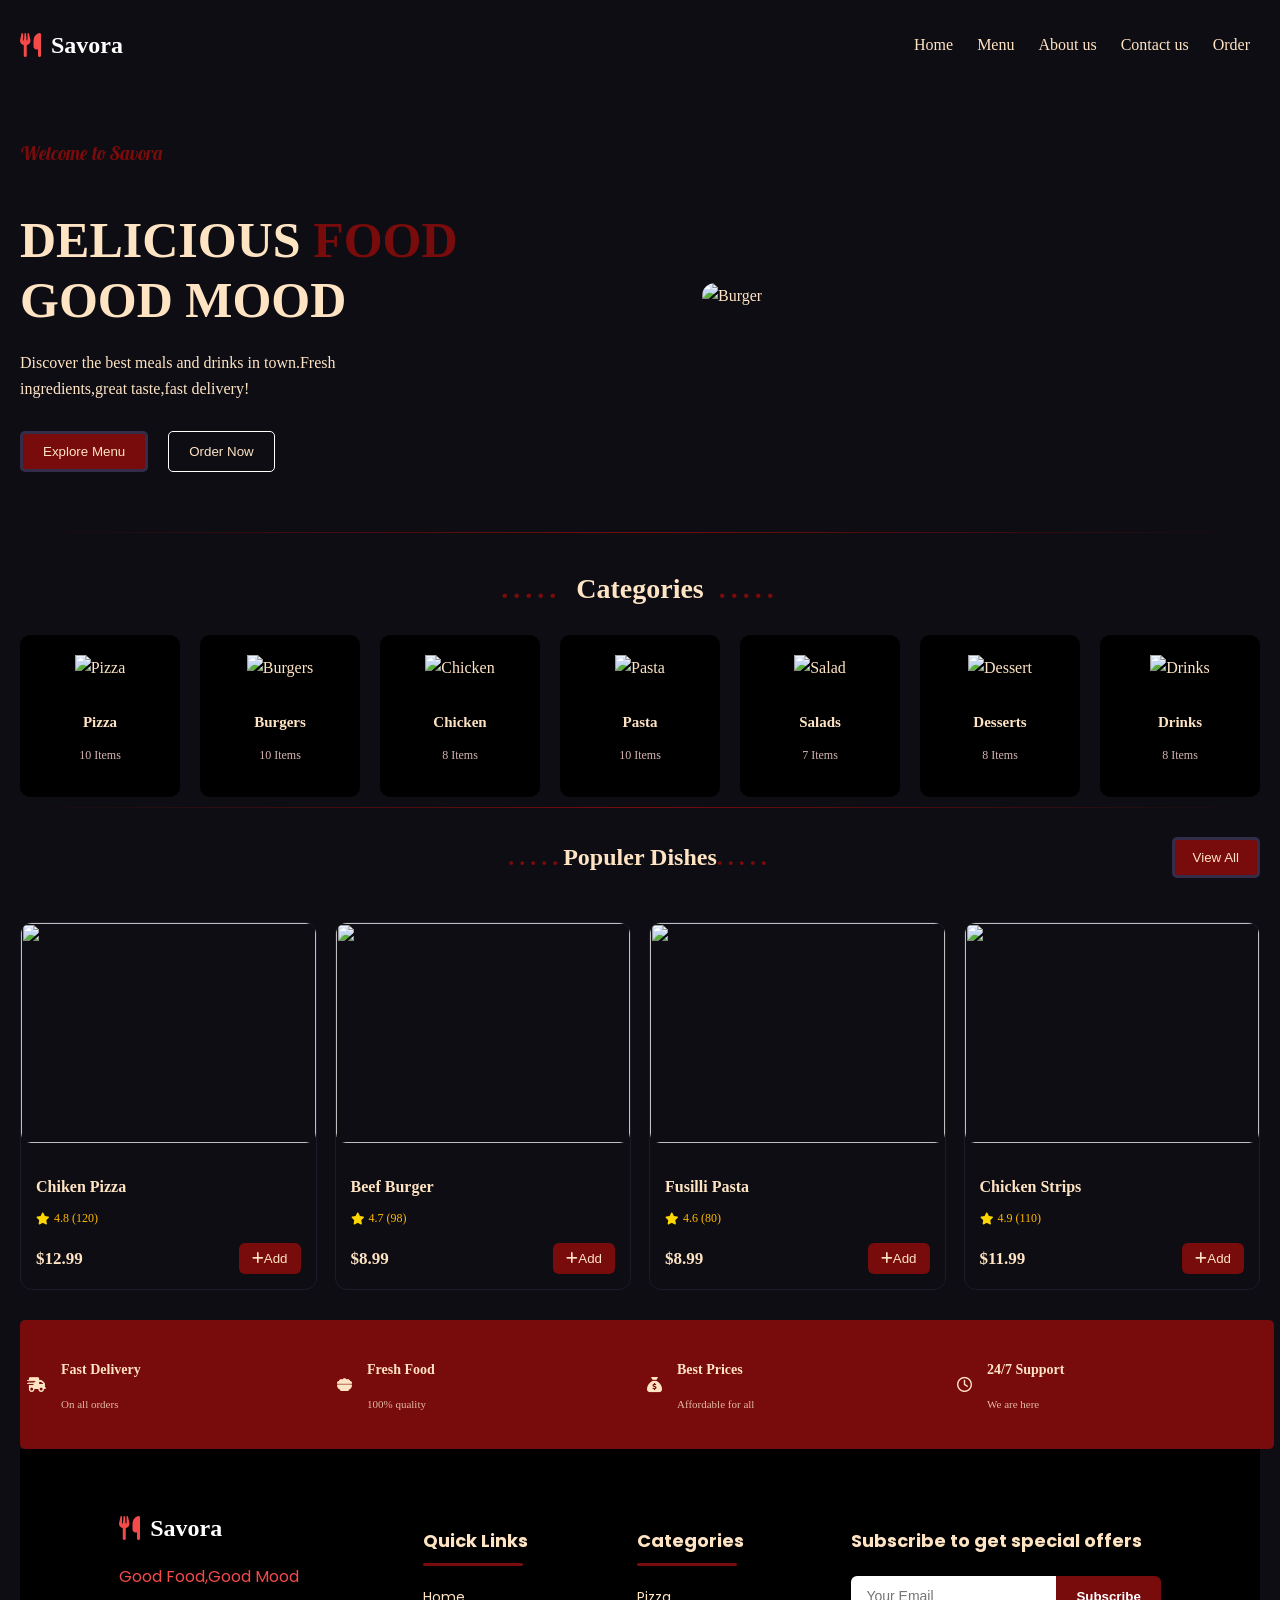
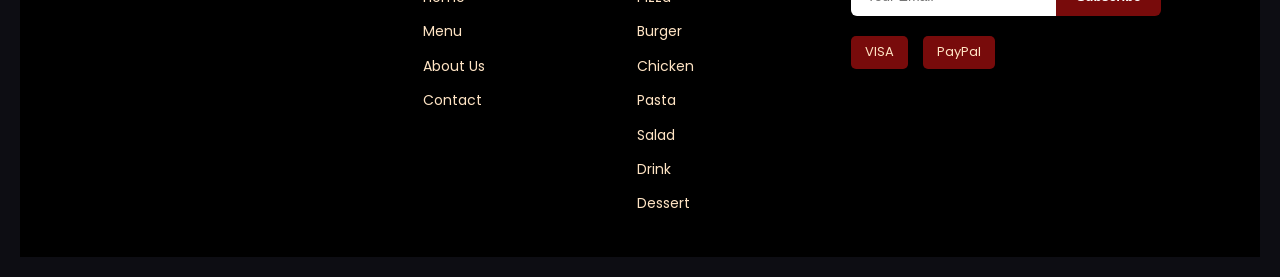
==== index.html @ 5682466e "Add files via upload" ====
<!DOCTYPE html>
<html lang="en">

<head>
    <meta charset="UTF-8">
    <meta name="viewport" content="width=device-width, initial-scale=1.0">
    <title>Savora</title>
    <link rel="preconnect" href="https://fonts.googleapis.com">
    <link rel="preconnect" href="https://fonts.gstatic.com" crossorigin>
    <link href="https://fonts.googleapis.com/css2?family=Lobster+Two:ital,wght@0,400;0,700;1,400;1,700&display=swap"
        rel="stylesheet">
    <link rel="stylesheet"
      href="https://cdnjs.cloudflare.com/ajax/libs/font-awesome/6.7.2/css/all.min.css">
    <link rel="stylesheet" href="https://cdnjs.cloudflare.com/ajax/libs/font-awesome/6.4.0/css/all.min.css">
    <link href="https://fonts.googleapis.com/css2?family=Poppins:wght@300;400;500;600;700&display=swap" rel="stylesheet">    
    <link rel="stylesheet" href="index.css">
    <link rel="icon" href="images/burgers/photo-of-home.jpg">
</head>

<body>
    <header>
        <div class="logo">
            <i class="fa-solid fa-utensils"></i> Savora
        </div>
        <nav class="navbar">
            <ul>
                <li><a href="index.html">Home</a></li>
                <li><a href="menu.html">Menu</a></li>
                <li><a href="about-us.html">About us</a></li>
                <li><a href="contact-us.html">Contact us</a></li>
                <li><a href="order.html" class="active">Order</a></li>
            </ul>
        </nav>
    </header>
    <section class="container-hero">
        <div class="hero-content">
            <h3>Welcome to Savora</h3>
            <h1>DELICIOUS <span>FOOD</span><br> GOOD MOOD</h1>
            <P>Discover the best meals and drinks in town.Fresh ingredients,great taste,fast delivery!</P>
            <div class="hero-buttons">
                <button class="btn btn-primary"><a href="menu.html">Explore Menu</a></button>
                <button class="btn btn-outline"><a href="order.html">Order Now</a></button>
            </div>
        </div>
        <div class="hero-image">
            <img src="images/burgers/photo-of-home.jpg" alt="Burger">
        </div>
    </section>
    <div class="fade-line"></div>
    <section class="container">
        <div class="section-title">
            <h2>Categories</h2>
        </div>
        <div class="categories">
            <div class="cat-card">
                <img src="images/icons/pizza-icon.png" alt="Pizza">
                <h4>Pizza</h4>
                <p>10 Items</p>
            </div>
            <div class="cat-card">
                <img src="images/icons/burger-icon.png" alt="Burgers">
                <h4>Burgers</h4>
                <p>10 Items</p>
            </div>
            <div class="cat-card">
                <img src="images/icons/chicken-wings-icon.png" alt="Chicken">
                <h4>Chicken</h4>
                <p>8 Items</p>
            </div>
            <div class="cat-card">
                <img src="images/icons/pasta-icon.png" alt="Pasta">
                <h4>Pasta</h4>
                <p>10 Items</p>
            </div>
            <div class="cat-card">
                <img src="images/icons/salad-icon.png" alt="Salad">
                <h4>Salads</h4>
                <p>7 Items</p>
            </div>
            <div class="cat-card">
                <img src="images/icons/dessert-icon.png" alt="Dessert">
                <h4>Desserts</h4>
                <p>8 Items</p>
            </div>
            <div class="cat-card">
                <img src="images/icons/juice-icon.png" alt="Drinks">
                <h4>Drinks</h4>
                <p>8 Items</p>
            </div>
        </div>
    </section>
    <div class="fade-line"></div>
    <section class="Populer-dishes container">
        <div class="dishes-header">
            <div class="dishes-title" style="margin-bottom: 0;">
                <h2>Populer Dishes</h2>
            </div>
                <button class="btn View-btn"><a href="menu.html">View All</a></button>
        </div>
        <div class="cards">
            <div class="dish-card">
                <div class="dish-img">
                    <img src="images/pizza/chicken&ricotta-mediterranean-pizza.jpeg" alt="">
                </div>
                <div class="card-info">
                    <h3>Chiken Pizza</h3>
                    <div class="rating"><i class="fa-solid fa-star"></i><span>4.8 (120)</span></div>
                    <div class="price">
                        <strong>$12.99</strong>
                        <button><i class="fa-solid fa-plus"></i>Add</button>
                    </div>
                </div>
            </div>
            <div class="dish-card">
                <div class="dish-img">
                    <img src="images/burgers/double-beef-burger.jpeg" alt="">
                </div>
                <div class="card-info">
                    <h3>Beef Burger</h3>
                    <div class="rating"><i class="fa-solid fa-star"></i><span>4.7 (98)</span></div>
                    <div class="price">
                        <strong>$8.99</strong>
                        <button><i class="fa-solid fa-plus"></i>Add</button>
                    </div>
                </div>
            </div>
             <div class="dish-card">
                <div class="dish-img">
                    <img src="images/pasta/fusilli-tomato-pasta.jpeg" alt="">
                </div>
                <div class="card-info">
                    <h3>Fusilli Pasta</h3>
                    <div class="rating"><i class="fa-solid fa-star"></i><span>4.6 (80)</span></div>
                    <div class="price">
                        <strong>$8.99</strong>
                        <button><i class="fa-solid fa-plus"></i>Add</button>
                    </div>
                </div>
            </div>
             <div class="dish-card">
                <div class="dish-img">
                    <img src="images/chickens/chicken-strips.jpeg" alt="">
                </div>
                <div class="card-info">
                    <h3>Chicken Strips</h3>
                    <div class="rating"><i class="fa-solid fa-star"></i><span>4.9 (110)</span></div>
                    <div class="price">
                        <strong>$11.99</strong>
                        <button><i class="fa-solid fa-plus"></i>Add</button>
                    </div>
                </div>
            </div>
        </div>
    </section>
    <section class="propereties">
        <div class="properety">
            <i class="fa-solid fa-truck-fast"></i>
            <div>
                <h3>Fast Delivery</h3>
                <p>On all orders</p>
            </div>
        </div>
        <div class="properety">
            <i class="fa-solid fa-bowl-food"></i>
            <div>
                <h3>Fresh Food</h3>
                <p>100% quality</p>
            </div>
        </div>
        <div class="properety">
            <i class="fa-solid fa-sack-dollar"></i>
            <div>
                <h3>Best Prices</h3>
                <p>Affordable for all</p>
            </div>
        </div>
        <div class="properety">
            <i class="fa-regular fa-clock"></i>
            <div>
                <h3>24/7 Support</h3>
                <p>We are here</p>
            </div>
        </div>
    </section>
    <footer>
        <div class="logo-footer">
            <div class="logo">
                <i class="fa-solid fa-utensils"></i> Savora
            </div>
            <p>Good Food,Good Mood</p>
        </div>
        <div class="footer-column">
            <h3>Quick Links</h3>
            <a href="index.html">Home</a>
            <a href="menu.html">Menu</a>
            <a href="about-us.html">About Us</a>
            <a href="contact-us.html">Contact</a>
        </div>
        <div class="footer-column">
            <h3>Categories</h3>
            <a href="menu.html?category=pizza">Pizza</a>
            <a href="menu.html?category=burgers">Burger</a>
            <a href="menu.html?category=chicken">Chicken</a>
            <a href="menu.html?category=pasta">Pasta</a>
            <a href="menu.html?category=salad">Salad</a>
            <a href="menu.html?category=drink">Drink</a>
            <a href="menu.html?category=dessert">Dessert</a>
        </div>
        <div class="subscribe">
            <h3>Subscribe to get special offers</h3>
            <div class="subscribe-box">
                <input type="email" placeholder="Your Email">
                <button>Subscribe</button>
            </div>    
            <div class="payment">
                    <span>VISA</span>
                    <span>PayPal</span>
            </div>
        </div>
    </footer>
    <script src="main.js"></script>
</body>
</html>
---- index.css ----
html {
    box-sizing: border-box;
    scroll-behavior: smooth;
    font-size: 100%;
}

body {
    box-sizing: border-box;
    margin: 0;
    padding: 20px;
    font-family: Georgia, 'Times New Roman', Times, serif;
    line-height: 1.6;
    background: #0d0d13;
    color: bisque;
}

header {
    display: flex;
    justify-content: space-between;
    align-items: center;
    height: 50px;
}
.product-card img {
    width: 100%;
    height: 180px;
    object-fit: cover;
    border-radius: 8px 8px 0 0;
    display: block;
}

.logo {
  font-size: 24px;
  font-family: Playfair Display ;
  font-weight: 600;
  color: #fff;
  display: flex;
  align-items: center;
  gap: 10px;
}

.logo i {
  color: #f54a4a;
}

.navbar {
    float: right;
}

nav li {
    display: inline-block;
    padding: 10px;
    justify-content: center;
}

nav ul li a {
    text-decoration: none;
    color: bisque;
    transition: 0.3s;

}

nav ul li a:hover {
    background: #780B0B;
    border-radius: 5px;
    padding: 5px;
    transform: translateY(-3px);
}

.container-hero {
    display: flex;
    align-items: center;
    justify-content: space-between;
    gap: 50px;
    padding: 50px 0;
}

.hero-content {
    flex: 1;
    max-width: 50%;
    animation: slideIn 1.5s ease-out;
}

@keyframes slideIn {
    from {
        transform: translateX(-100px);
        opacity: 0;
    }

    to {
        transform: translateX(0);
        opacity: 1;
    }
}

.hero-content h3 {
    color: #780B0B;
    font-family: "Lobster Two", sans-serif;
    font-weight: 700;
    font-style: italic;
    margin-bottom: 10px;
}

.hero-content h1 {
    font-size: 50px;
    line-height: 1.2;
    margin-bottom: 20px;
}

.hero-content h1 span {
    color: #780B0B;
}

.hero-content p {
    margin-bottom: 30px;
    max-width: 400px;
}

.hero-buttons {
    display: flex;
    gap: 20px;
}

.btn {
    padding: 10px 20px;
    border-radius: 5px;
    cursor: pointer;
    font-weight: 500;
    border: none;
    transition: 0.3s;
    border: 3px solid #332d4a;
    
}

.btn-primary {
    background-color: #780B0B;
    color: bisque;
}
.btn-primary a{
    text-decoration: none;
    color: bisque;
}

.btn-outline {
    background: transparent;
    color: bisque;
    border: 1px solid #fff;
}
.btn-outline a{
    text-decoration: none;
    color: bisque;
}
.hero-image {
    flex: 1;
    max-width: 45%;
    position: relative;
}

.hero-image img {
    width: 100%;
    max-width: 600px;
    border-radius: 20px;
    height: 500px;
    mix-blend-mode: lighten;
    object-fit: cover;
    border: none;
    animation: float 3s ease-in-out infinite;
}

@keyframes float {
    0% {
        transform: translateY(0);
    }

    50% {
        transform: translateY(-20px);
    }

    100% {
        transform: translateY(0);
    }
}

.fade-line {
    height: 1px;
    width: 100%;
    background: linear-gradient(to right, transparent, #780B0B, transparent);
    margin: 10px 0;
}

.section-title {
    text-align: center;
    margin: 0;
    position: relative;
    display: inline-block;
    width: 100%;
}

.section-title h2 {
    font-size: 28px;
    display: flex;
    justify-content: center;
    align-items: center;
    gap: 15px;
    color: bisque;
}

.section-title h2::before,
.section-title h2::after {
    content: ".....";
    color: #780B0B;
    letter-spacing: 5px;
    top: 50%;
}

.categories {
    display: grid;
    grid-template-columns: repeat(auto-fit, minmax(120px, 1fr));
    gap: 20px;
}

.cat-card {
    background-color: black;
    border-radius: 10px;
    padding: 20px;
    text-align: center;
    transition: 0.3s;
    cursor: pointer;
}

.cat-card:hover {
    transform: translateY(-5px);
    background: #780B0B;
}

.cat-card img {
    width: 75px;
    margin-bottom: 10px;
    height: 75px;
    object-fit: contain;
}

.cat-card h4 {
    font-size: 15px;
    margin-bottom: 5px;
}

.cat-card p {
    font-size: 12px;
    color: rgb(214, 179, 179);
}

.dishes-header {
    position: relative;
    display: flex;
    align-items: center;
    justify-content: center;
}

.dishes-header .dishes-title {
    margin: 0;

}

.dishes-title h2::before,
.dishes-title h2::after {
    content: ".....";
    letter-spacing: 5px;
    color: #780B0B;
    top: 50%;
}

.View-btn {
    padding: 10px 18px;
}
.View-btn a{
    text-decoration: none;
    color:bisque;
}

.dishes-header .View-btn {
    position: absolute;
    right: 0;
}

.cards {
    display: grid;
    grid-template-columns: repeat(4, 1fr);
    gap: 18px;
    margin-top: 25px;
}

.dish-card {
    background: #0d0d13;
    overflow: hidden;
    border-radius: 12px;
    border: 1px solid #1a1c29;
    transition: 0.3s;
}

.dish-card:hover {
    transform: translateY(-5px);
    background: #780B0B;
}

.dish-img {
    height: 220px;
    position: relative;
}

.dish-img img {
    width: 100%;
    height: 100%;
    overflow: hidden;
    object-fit: cover;
    border-radius: 0 0 10px 10px;
}

.View-btn {
    background: #780B0B;
    color: bisque;
    text-decoration: none;
}

.card-info {
    padding: 15px;
}

.card-info h3 {
    font-size: 16px;
    margin-bottom: 10px;
}

.rating {
    display: flex;
    align-items: center;
    gap: 5px;
    font-size: 12px;

}

.rating i {
    color: gold;
}

.price {
    display: flex;
    align-items: center;
    justify-content: space-between;
    margin-top: 15px;
}

.price strong {
    font-size: 17px;
}

.price button {
    border: none;
    background: #780B0B;
    border-radius: 6px;
    color: bisque;
    cursor: pointer;
    padding: 8px 13px;
}
.price button:hover{
    background: black;
}

.propereties {
    width: 100%;
    background: #780B0B;
    display: grid;
    grid-template-columns: repeat(4, 1fr);
    padding: 25px 7px;
    margin-top: 30px;
    border-radius: 5px;
}

.properety {
    display: flex;
    align-items: center;
    gap: 15px;
}

.properety:last-child {
    border: none;
}

.properety>i {
    font-size: 15px;
}

.properety h3 {
    font-size: 14px;
}

.properety p {
    font-size: 11px;
    opacity: .8;
}

.menu {
    text-align: center;
    padding: 10px;
    font-size: 25px;
    font-weight: 600;
    color: bisque;
}
.menu span {
    color: #780B0B;
}
.menu::before,
.menu::after {
    content: ".....";
    top: 50%;
    color: #780B0B;
    letter-spacing: 5px;
}
.category-buttons {
    display: flex;
    gap: 12px;
    justify-content: center;
    margin-bottom: 30px;
    flex-wrap: wrap;
}
.filter-btn {
    background-color: black;
    color: bisque;
    border: 1px solid #332d4a;
    padding: 10px 22px;
    border-radius: 20px;
    cursor: pointer;
    transition: all 0.3s ease;
}
.filter-btn.active,
.filter-btn:hover {
    background-color: #780B0B;
    border-color: #6c5ce7;
}
.product-grid {
    display: grid;
    grid-template-columns: repeat(auto-fill, minmax(220px, 1fr));
    gap: 20px;
    justify-content: flex-start;
}
.product-card {
    background-color: transparent;
    border-radius: 12px;
    width: 100%;
    height: 350px;
    box-sizing: border-box;
    perspective: 1000px;
    cursor: pointer;
}
.product-card.hide {
    display: none !important;
}
.card-inner {
    position: relative;
    width: 100%;
    height: 100%;
    transition: transform 0.7s ease;
    transform-style: preserve-3d;
}
.product-card.flipped .card-inner {
    transform: rotateY(180deg);
}
.card-front,
.card-back {
    position: absolute;
    width: 100%;
    height: 100%;
    box-sizing: border-box;
    border-radius: 12px;
    padding: 12px;
    background-color: black;
    border: 1px solid #1a1c29;
    backface-visibility: hidden;
    -webkit-backface-visibility: hidden;
}

.product-card:hover .card-front {
    background-color: #780B0B;
    transform: translateY(-5px);
}

.card-header {
    display: flex;
    justify-content: space-between;
    align-items: center;
    margin-bottom: 8px;
    gap: 10px;
}
.product-title {
    color: bisque;
    font-size: 14px;
    font-weight: 600;
    margin: 0;
}
.price {
    color: bisque;
    font-size: 14px;
    font-weight: 700;
}
.card-footer {
    display: flex;
    justify-content: space-between;
    align-items: center;
}
.rating {
    color: #ffb800;
    font-size: 12px;
    display: flex;
    align-items: center;
    gap: 4px;
}
.add-btn {
    background-color: #780B0B;
    color: bisque;
    border: none;
    padding: 6px 14px;
    border-radius: 6px;
    font-size: 12px;
    font-weight: 600;
    cursor: pointer;
    transition: background-color 0.2s ease;
}
.add-btn:hover {
    background-color: black;
}
.card-back {
    transform: rotateY(180deg);
    display: flex;
    flex-direction: column;
    justify-content: space-between;
    overflow: hidden;
}
.back-title {
    color: bisque;
    font-size: 18px;
    margin: 0 0 8px;
}
.back-description {
    color: #d8c8b5;
    font-size: 12px;
    line-height: 1.5;
    margin: 0 0 10px;
}
.size-title,
.quantity-title {
    color: bisque;
    font-size: 13px;
    margin: 8px 0;
}
.size-options {
    display: flex;
    gap: 6px;
}
.size-btn {
    flex: 1;
    padding: 7px 3px;
    background-color: transparent;
    color: bisque;
    border: 1px solid #4b4655;
    border-radius: 7px;
    cursor: pointer;
    font-size: 11px;
    transition: 0.2s;
}
.size-btn:hover,
.size-btn.active {
    background-color: #780B0B;
    border-color: #780B0B;
}
.quantity-box {
    display: flex;
    align-items: center;
    justify-content: center;
    gap: 15px;
}
.quantity-btn {
    width: 28px;
    height: 28px;
    border: none;
    border-radius: 50%;
    background-color: #780B0B;
    color: bisque;
    font-size: 18px;
    cursor: pointer;
}
.quantity {
    color: bisque;
    font-size: 15px;
    font-weight: bold;
    min-width: 20px;
    text-align: center;
}
.total-price {
    color: #ffb800;
    text-align: center;
    font-size: 17px;
    font-weight: bold;
    margin: 5px 0;
}
.cart-btn {
    width: 100%;
    padding: 9px;
    border: none;
    border-radius: 7px;
    background-color: #780B0B;
    color: bisque;
    font-size: 13px;
    font-weight: bold;
    cursor: pointer;
    transition: 0.2s;
}
.cart-btn:hover {
    background-color: #000;
}
.back-btn {
    position: absolute;
    top: 10px;
    right: 10px;
    border: none;
    background: transparent;
    color: bisque;
    font-size: 18px;
    cursor: pointer;
}

footer {
    display: flex;
    flex-wrap: wrap;
    justify-content: space-between;
    gap: 40px;
    background-color:black;
    color: bisque;
    padding: 60px 8% 30px;
    font-family: 'Poppins', sans-serif;
}
.logo-footer {
    flex: 1 1 250px;
}

.logo-footer p {
    color: #f54a4a;
    font-size: 16px;
    line-height: 1.6;
}
.footer-column {
    flex: 1 1 160px;
}

.footer-column h3 {
    font-size: 18px;
    margin-bottom: 20px;
    color: bisque;
    position: relative;
    padding-bottom: 10px;
}

.footer-column h3::after {
    content: "";
    position: absolute;
    bottom: 0;
    left: 0;
    width: 100px;
    height: 3px;
    background-color: #780B0B;
    border-radius: 2px;
}

.footer-column a {
    display: block;
    color: bisque;
    text-decoration: none;
    margin-bottom: 12px;
    font-size: 14px;
    transition: 0.3s ease;
}

.footer-column a:hover {
    color: #780B0B;
    padding-left: 5px;
}
.subscribe {
    flex: 1 1 280px;
}

.subscribe h3 {
    font-size: 18px;
    color: bisque;
    margin-bottom: 20px;
}

.subscribe-box {
    display: flex;
    margin-bottom: 20px;
}

.subscribe-box input {
    flex: 1;
    padding: 12px 15px;
    border: none;
    border-radius: 6px 0 0 6px;
    outline: none;
    font-size: 14px;
}

.subscribe-box button {
    background-color:#780B0B;
    color: #fff;
    border: none;
    padding: 12px 20px;
    border-radius: 0 6px 6px 0;
    cursor: pointer;
    font-weight: 600;
    transition: 0.3s ease;
}

.subscribe-box button:hover {
    background-color:#780B0B;
}

.payment {
    display: flex;
    gap: 15px;
}

.payment span {
    background-color: #780B0B;
    padding: 6px 14px;
    border-radius: 5px;
    font-size: 13px;
    color: bisque;
}
.about-section {
    padding: 50px 8%;
}

.about-container {
    display: flex;
    align-items: center;
    justify-content: space-between;
    gap: 40px;
}

.fade-line {
    height: 1px;
    width: 100%;
    background: linear-gradient(to right, transparent, #780B0B, transparent);
    margin: 10px 0;
}

.about-text {
    flex: 1;
}

.about-text h1 {
    font-size: 38px;
    margin-bottom: 30px;
    text-align: center;
}

.description {
    color: bisque;
    line-height: 1.6;
    margin-bottom: 30px;
    max-width: 500px;
    padding-top: 15px;
}

.features-list {
    display: flex;
    flex-direction: column;
    gap: 20px;
}

.feature-item {
    display: flex;
    align-items: center;
    gap: 15px;
}

.feature-item i {
    border: 1px solid #333;
    padding: 10px;
    border-radius: 50%;
    color: bisque;
    width: 40px;
    height: 40px;
    display: flex;
    align-items: center;
    justify-content: center;
}

.feature-item span {
    font-size: 16px;
    color: bisque;
}

.about-image {
    flex: 1;
    display: flex;
    justify-content: flex-end;
}

.about-image img {
    width: 100%;
    max-width: 450px;
    height: 550px;
    border-radius: 10px;
    object-fit: cover;
    object-position: center top;
}
@media (max-width: 900px) {
    .container-hero {
        flex-direction: column;
        text-align: center;
        gap: 30px;
    }

    .hero-content {
        max-width: 100%;
    }

    .hero-content p {
        max-width: 100%;
        margin-left: auto;
        margin-right: auto;
    }

    .hero-buttons {
        justify-content: center;
    }

    .hero-image {
        max-width: 80%;
    }

    .cards {
        grid-template-columns: repeat(2, 1fr);
    }

    .about-container {
        flex-direction: column;
    }

    .about-image {
        justify-content: center;
    }

    .about-image img {
        max-width: 100%;
    }
}

@media (max-width: 600px) {

    body {
        padding: 12px;
    }

    header {
        flex-direction: column;
        height: auto;
        gap: 10px;
        padding: 10px 0;
    }

    .navbar {
        float: none;
    }

    nav ul {
        padding: 0;
        margin: 0;
        display: flex;
        flex-wrap: wrap;
        justify-content: center;
    }

    nav li {
        padding: 6px;
    }

    .hero-content h1 {
        font-size: 32px;
    }

    .hero-image img {
        height: 300px;
    }

    .categories {
        grid-template-columns: repeat(2, 1fr);
    }

    .cards {
        grid-template-columns: 1fr;
    }

    .dishes-header {
        flex-direction: column;
        gap: 10px;
    }

    .dishes-header .View-btn {
        position: static;
    }

    .propereties {
        grid-template-columns: repeat(2, 1fr);
        gap: 15px;
    }

    .menu {
        font-size: 20px;
    }

    .category-buttons {
        gap: 8px;
    }

    .filter-btn {
        padding: 8px 16px;
        font-size: 13px;
    }

    .product-grid {
        grid-template-columns: repeat(2, 1fr);
        gap: 12px;
    }

    .product-card {
        height: 340px;
    }

    footer {
        flex-direction: column;
        padding: 40px 6% 20px;
        gap: 25px;
        text-align: center;
    }

    .footer-column h3::after {
        left: 50%;
        transform: translateX(-50%);
    }

    .subscribe-box {
        flex-direction: column;
    }

    .subscribe-box input,
    .subscribe-box button {
        border-radius: 6px;
        width: 100%;
    }

    .subscribe-box button {
        margin-top: 8px;
    }

    .payment {
        justify-content: center;
    }

    .about-text h1 {
        font-size: 28px;
    }

    .about-image img {
        height: 350px;
    }
}

@media (max-width: 380px) {
    .categories {
        grid-template-columns: 1fr;
    }

    .product-grid {
        grid-template-columns: 1fr;
    }

    .hero-content h1 {
        font-size: 26px;
    }

    .btn {
        padding: 8px 14px;
        font-size: 13px;
    }
}
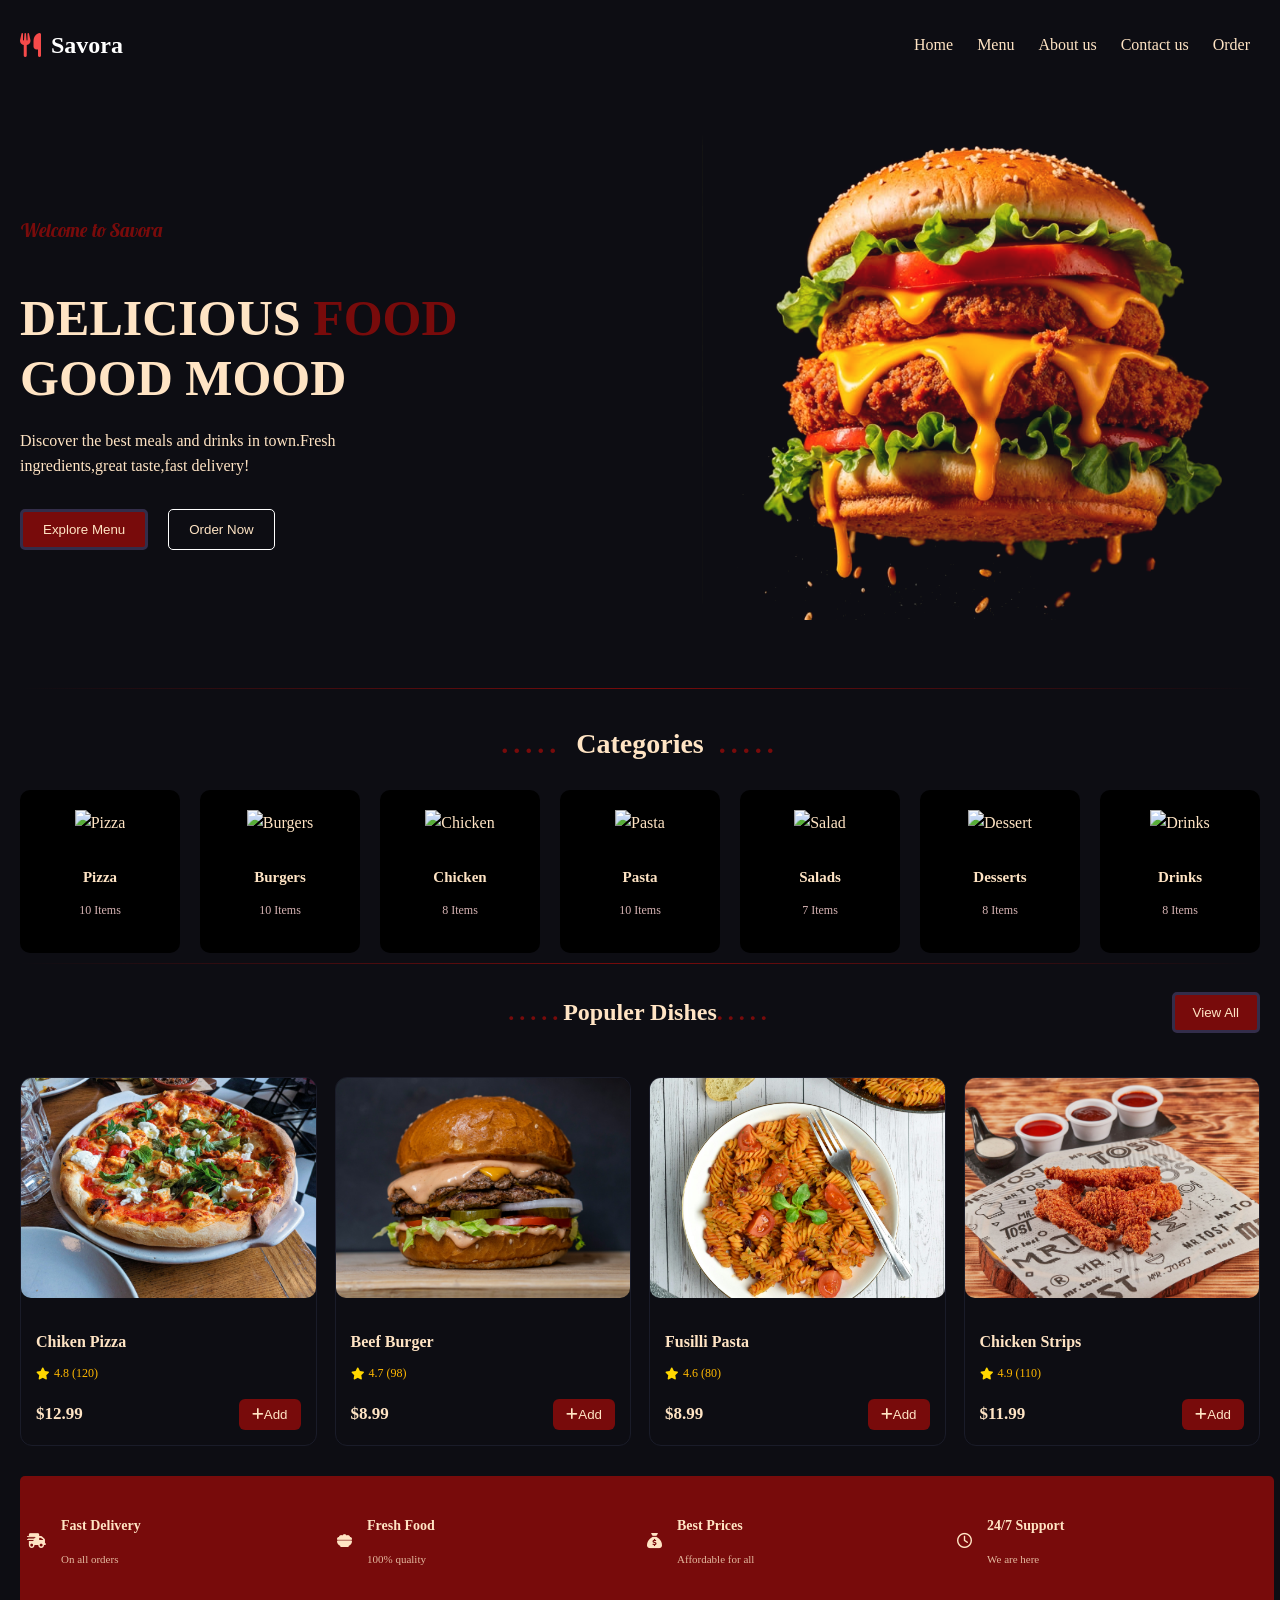
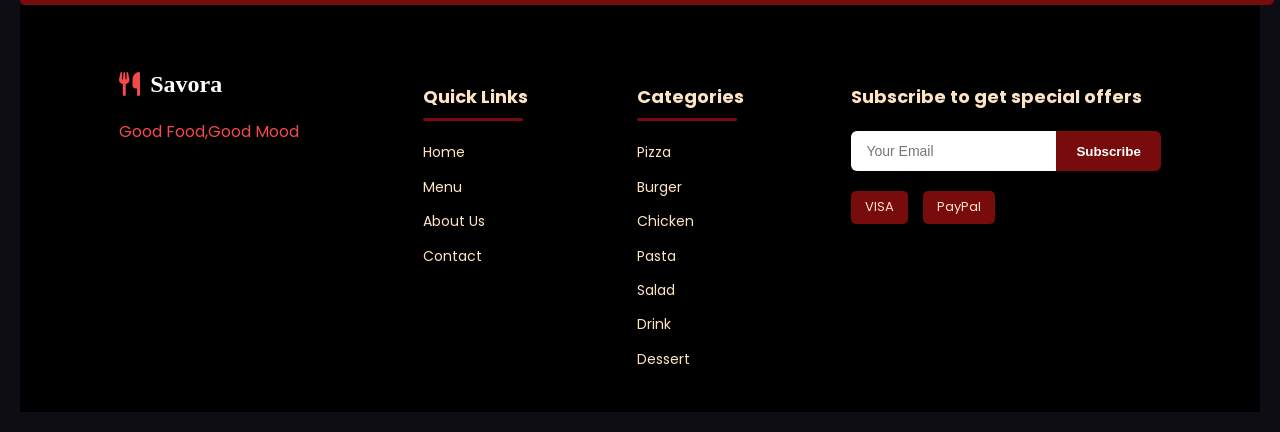
==== commit 672c3e02: "s" ====
--- a/index.html
+++ b/index.html
@@ -14,7 +14,7 @@
     <link rel="stylesheet" href="https://cdnjs.cloudflare.com/ajax/libs/font-awesome/6.4.0/css/all.min.css">
     <link href="https://fonts.googleapis.com/css2?family=Poppins:wght@300;400;500;600;700&display=swap" rel="stylesheet">    
     <link rel="stylesheet" href="index.css">
-    <link rel="icon" href="images/burgers/photo-of-home.jpg">
+    <link rel="icon" href="Images/burgers/photo-of-home.jpg">
 </head>
 
 <body>
@@ -43,7 +43,7 @@
             </div>
         </div>
         <div class="hero-image">
-            <img src="images/burgers/photo-of-home.jpg" alt="Burger">
+            <img src="Images/burgers/photo-of-home.jpg" alt="Burger">
         </div>
     </section>
     <div class="fade-line"></div>
@@ -53,37 +53,37 @@
         </div>
         <div class="categories">
             <div class="cat-card">
-                <img src="images/icons/pizza-icon.png" alt="Pizza">
+                <img src="Images/icons/pizza-icon.png" alt="Pizza">
                 <h4>Pizza</h4>
                 <p>10 Items</p>
             </div>
             <div class="cat-card">
-                <img src="images/icons/burger-icon.png" alt="Burgers">
+                <img src="Images/icons/burger-icon.png" alt="Burgers">
                 <h4>Burgers</h4>
                 <p>10 Items</p>
             </div>
             <div class="cat-card">
-                <img src="images/icons/chicken-wings-icon.png" alt="Chicken">
+                <img src="Images/icons/chicken-wings-icon.png" alt="Chicken">
                 <h4>Chicken</h4>
                 <p>8 Items</p>
             </div>
             <div class="cat-card">
-                <img src="images/icons/pasta-icon.png" alt="Pasta">
+                <img src="Images/icons/pasta-icon.png" alt="Pasta">
                 <h4>Pasta</h4>
                 <p>10 Items</p>
             </div>
             <div class="cat-card">
-                <img src="images/icons/salad-icon.png" alt="Salad">
+                <img src="Images/icons/salad-icon.png" alt="Salad">
                 <h4>Salads</h4>
                 <p>7 Items</p>
             </div>
             <div class="cat-card">
-                <img src="images/icons/dessert-icon.png" alt="Dessert">
+                <img src="Images/icons/dessert-icon.png" alt="Dessert">
                 <h4>Desserts</h4>
                 <p>8 Items</p>
             </div>
             <div class="cat-card">
-                <img src="images/icons/juice-icon.png" alt="Drinks">
+                <img src="Images/icons/juice-icon.png" alt="Drinks">
                 <h4>Drinks</h4>
                 <p>8 Items</p>
             </div>
@@ -100,7 +100,7 @@
         <div class="cards">
             <div class="dish-card">
                 <div class="dish-img">
-                    <img src="images/pizza/chicken&ricotta-mediterranean-pizza.jpeg" alt="">
+                    <img src="Images/pizza/chicken&ricotta-mediterranean-pizza.jpeg" alt="">
                 </div>
                 <div class="card-info">
                     <h3>Chiken Pizza</h3>
@@ -113,7 +113,7 @@
             </div>
             <div class="dish-card">
                 <div class="dish-img">
-                    <img src="images/burgers/double-beef-burger.jpeg" alt="">
+                    <img src="Images/burgers/double-beef-burger.jpeg" alt="">
                 </div>
                 <div class="card-info">
                     <h3>Beef Burger</h3>
@@ -126,7 +126,7 @@
             </div>
              <div class="dish-card">
                 <div class="dish-img">
-                    <img src="images/pasta/fusilli-tomato-pasta.jpeg" alt="">
+                    <img src="Images/pasta/fusilli-tomato-pasta.jpeg" alt="">
                 </div>
                 <div class="card-info">
                     <h3>Fusilli Pasta</h3>
@@ -139,7 +139,7 @@
             </div>
              <div class="dish-card">
                 <div class="dish-img">
-                    <img src="images/chickens/chicken-strips.jpeg" alt="">
+                    <img src="Images/chickens/chicken-strips.jpeg" alt="">
                 </div>
                 <div class="card-info">
                     <h3>Chicken Strips</h3>
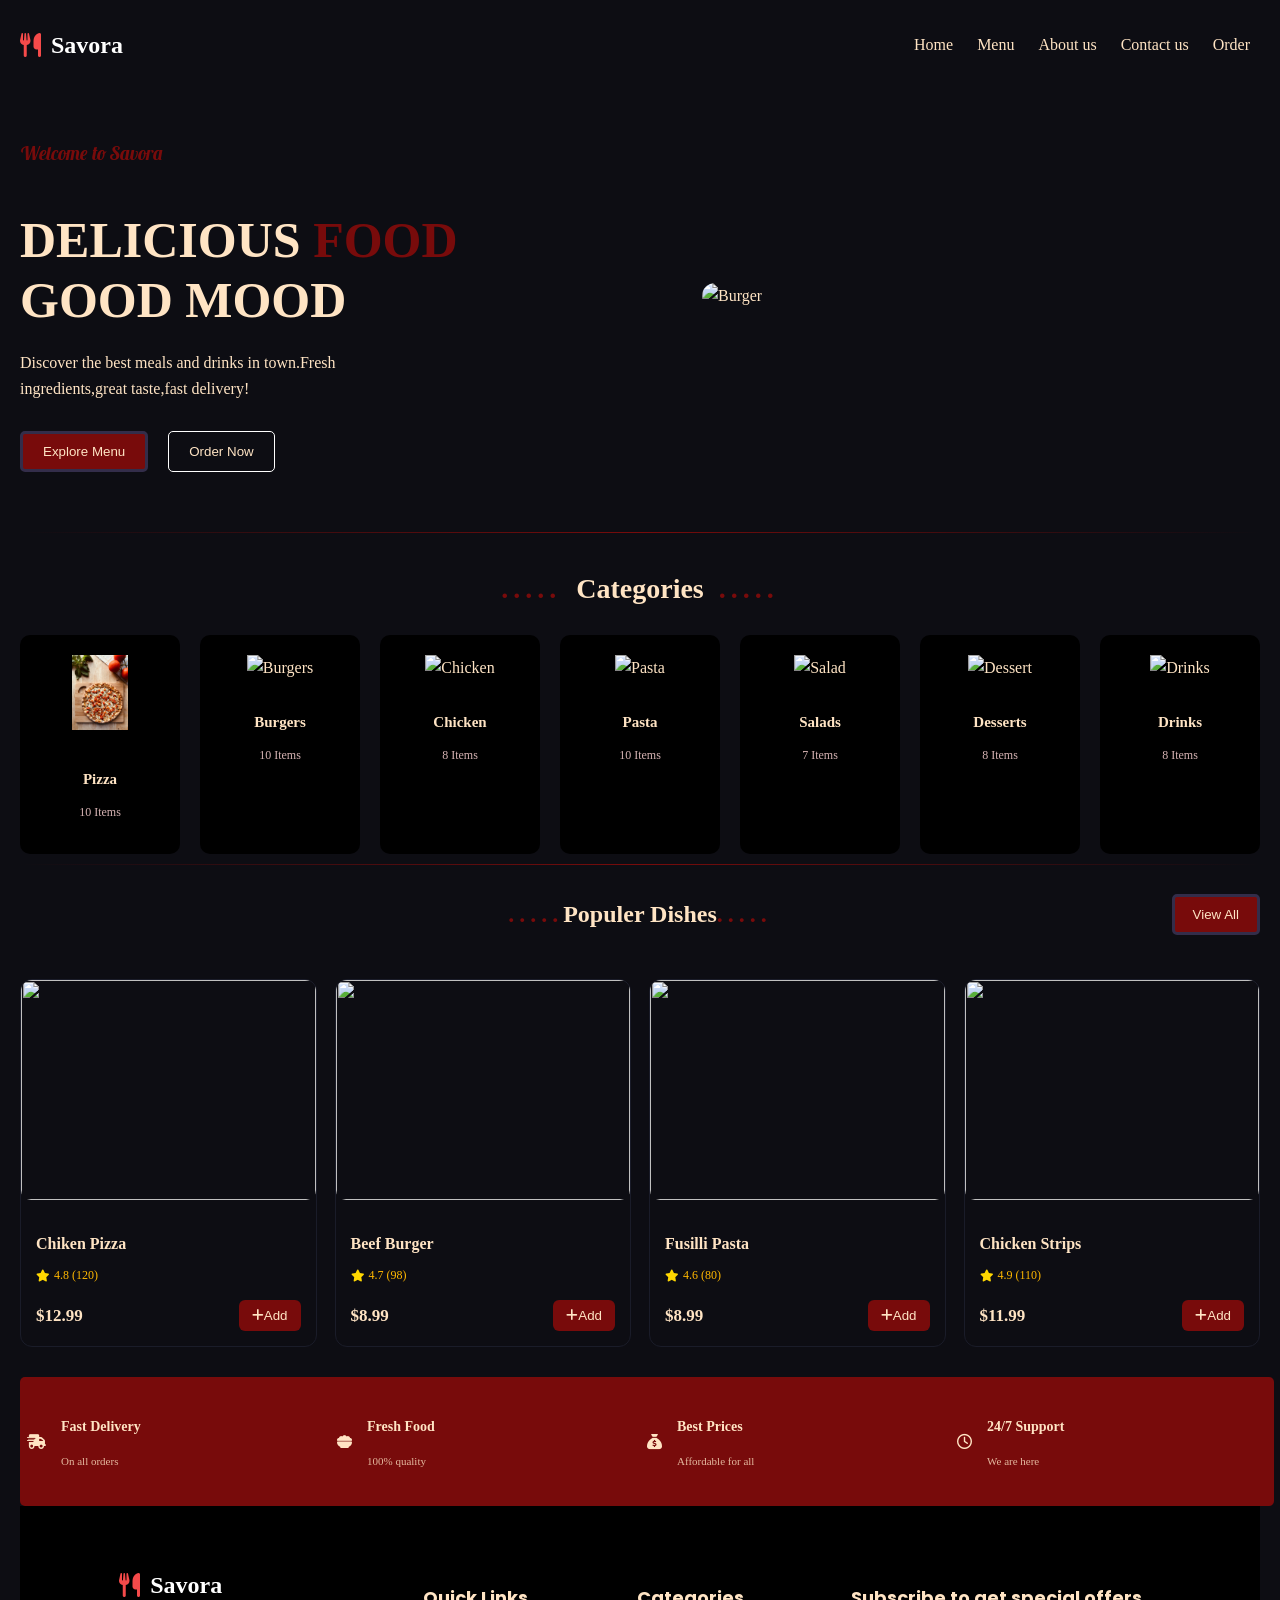
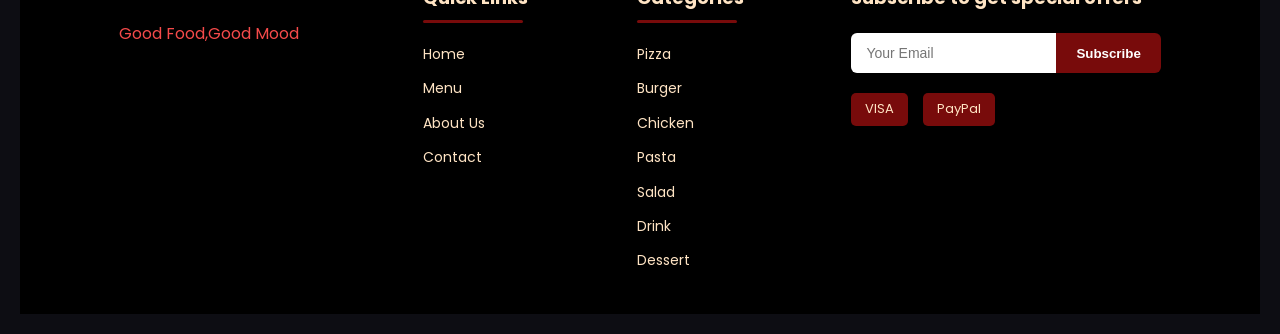
==== commit a1eef3b9: "s" ====
--- a/index.html
+++ b/index.html
@@ -14,7 +14,7 @@
     <link rel="stylesheet" href="https://cdnjs.cloudflare.com/ajax/libs/font-awesome/6.4.0/css/all.min.css">
     <link href="https://fonts.googleapis.com/css2?family=Poppins:wght@300;400;500;600;700&display=swap" rel="stylesheet">    
     <link rel="stylesheet" href="index.css">
-    <link rel="icon" href="Images/burgers/photo-of-home.jpg">
+    <link rel="icon" href="images/burgers/photo-of-home.jpg">
 </head>
 
 <body>
@@ -43,7 +43,7 @@
             </div>
         </div>
         <div class="hero-image">
-            <img src="Images/burgers/photo-of-home.jpg" alt="Burger">
+            <img src="images/burgers/photo-of-home.jpg" alt="Burger">
         </div>
     </section>
     <div class="fade-line"></div>
@@ -53,37 +53,37 @@
         </div>
         <div class="categories">
             <div class="cat-card">
-                <img src="Images/icons/pizza-icon.png" alt="Pizza">
+                <img src="Images/pizza/bruschetta-cheese-pizza.jpeg" alt="Pizza">
                 <h4>Pizza</h4>
                 <p>10 Items</p>
             </div>
             <div class="cat-card">
-                <img src="Images/icons/burger-icon.png" alt="Burgers">
+                <img src="images/icons/burger-icon.png" alt="Burgers">
                 <h4>Burgers</h4>
                 <p>10 Items</p>
             </div>
             <div class="cat-card">
-                <img src="Images/icons/chicken-wings-icon.png" alt="Chicken">
+                <img src="images/icons/chicken-wings-icon.png" alt="Chicken">
                 <h4>Chicken</h4>
                 <p>8 Items</p>
             </div>
             <div class="cat-card">
-                <img src="Images/icons/pasta-icon.png" alt="Pasta">
+                <img src="images/icons/pasta-icon.png" alt="Pasta">
                 <h4>Pasta</h4>
                 <p>10 Items</p>
             </div>
             <div class="cat-card">
-                <img src="Images/icons/salad-icon.png" alt="Salad">
+                <img src="images/icons/salad-icon.png" alt="Salad">
                 <h4>Salads</h4>
                 <p>7 Items</p>
             </div>
             <div class="cat-card">
-                <img src="Images/icons/dessert-icon.png" alt="Dessert">
+                <img src="images/icons/dessert-icon.png" alt="Dessert">
                 <h4>Desserts</h4>
                 <p>8 Items</p>
             </div>
             <div class="cat-card">
-                <img src="Images/icons/juice-icon.png" alt="Drinks">
+                <img src="images/icons/juice-icon.png" alt="Drinks">
                 <h4>Drinks</h4>
                 <p>8 Items</p>
             </div>
@@ -100,7 +100,7 @@
         <div class="cards">
             <div class="dish-card">
                 <div class="dish-img">
-                    <img src="Images/pizza/chicken&ricotta-mediterranean-pizza.jpeg" alt="">
+                    <img src="images/pizza/chicken&ricotta-mediterranean-pizza.jpeg" alt="">
                 </div>
                 <div class="card-info">
                     <h3>Chiken Pizza</h3>
@@ -113,7 +113,7 @@
             </div>
             <div class="dish-card">
                 <div class="dish-img">
-                    <img src="Images/burgers/double-beef-burger.jpeg" alt="">
+                    <img src="images/burgers/double-beef-burger.jpeg" alt="">
                 </div>
                 <div class="card-info">
                     <h3>Beef Burger</h3>
@@ -126,7 +126,7 @@
             </div>
              <div class="dish-card">
                 <div class="dish-img">
-                    <img src="Images/pasta/fusilli-tomato-pasta.jpeg" alt="">
+                    <img src="images/pasta/fusilli-tomato-pasta.jpeg" alt="">
                 </div>
                 <div class="card-info">
                     <h3>Fusilli Pasta</h3>
@@ -139,7 +139,7 @@
             </div>
              <div class="dish-card">
                 <div class="dish-img">
-                    <img src="Images/chickens/chicken-strips.jpeg" alt="">
+                    <img src="images/chickens/chicken-strips.jpeg" alt="">
                 </div>
                 <div class="card-info">
                     <h3>Chicken Strips</h3>
--- a/index.css
+++ b/index.css
@@ -3,6 +3,33 @@
     scroll-behavior: smooth;
     font-size: 100%;
 }
+/* **************************************************************** */
+.card-back {
+    padding: 15px;
+}
+
+.quantity-title {
+    text-align: center;
+}
+
+.quantity-btn {
+    display: flex;
+    align-items: center;
+    justify-content: center;
+    font-size: 16px;
+}
+
+.total-price {
+    margin-top: 8px;
+}
+
+
+
+
+
+
+
+/* ************************************************************* */
 
 body {
     box-sizing: border-box;
@@ -477,11 +504,22 @@
     backface-visibility: hidden;
     -webkit-backface-visibility: hidden;
 }
-
+.card-front {
+    transition: 0.3s;
+}
 .product-card:hover .card-front {
-    background-color: #780B0B;
-    transform: translateY(-5px);
-}
+    background-color: #7c0907;
+    transform: translateY(-6px);
+}
+.card-front img {
+    width: 100%;
+    height: 120px;
+    object-fit: cover;
+    border-radius: 8px;
+    display: block;
+    margin-bottom: 12px;
+}
+
 
 .card-header {
     display: flex;
@@ -603,14 +641,11 @@
 }
 .cart-btn {
     width: 100%;
-    padding: 9px;
     border: none;
     border-radius: 7px;
-    background-color: #780B0B;
-    color: bisque;
+    background-color: #000;
     font-size: 13px;
     font-weight: bold;
-    cursor: pointer;
     transition: 0.2s;
 }
 .cart-btn:hover {
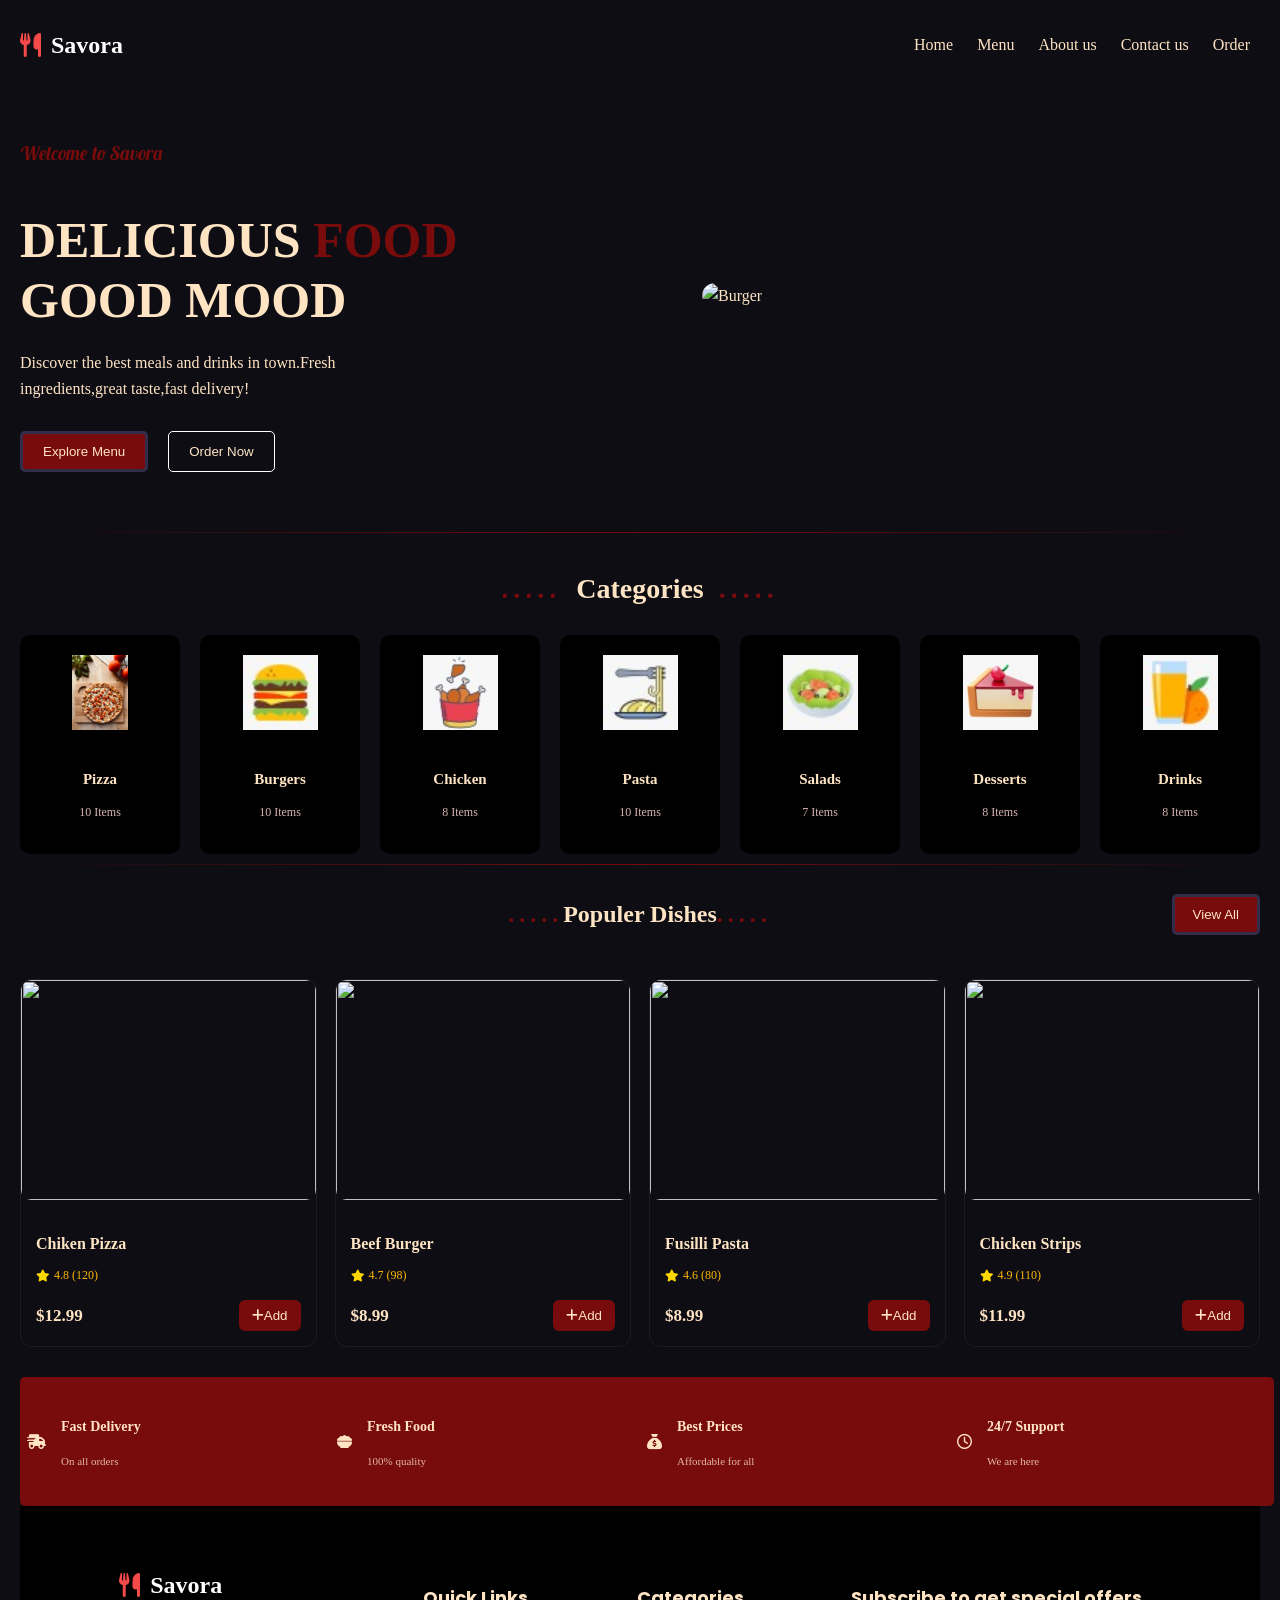
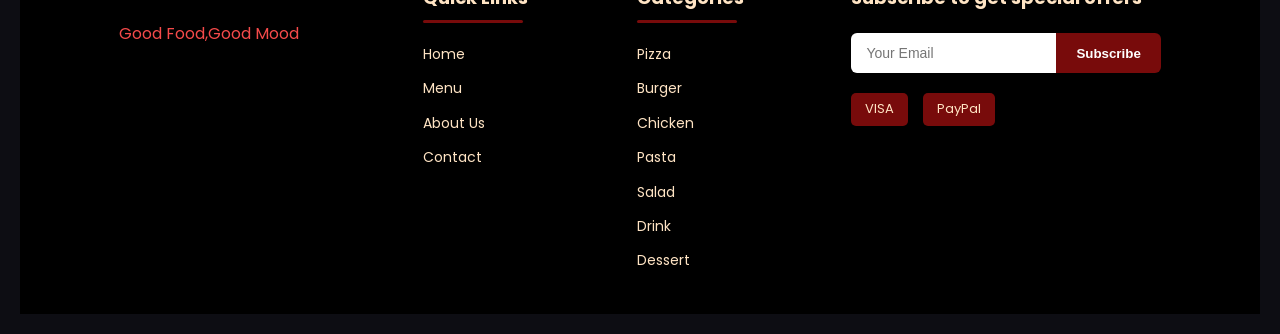
==== commit e1b18491: "s" ====
--- a/index.html
+++ b/index.html
@@ -58,32 +58,32 @@
                 <p>10 Items</p>
             </div>
             <div class="cat-card">
-                <img src="images/icons/burger-icon.png" alt="Burgers">
+                <img src="Images/icons/burger.jpeg" alt="Burgers">
                 <h4>Burgers</h4>
                 <p>10 Items</p>
             </div>
             <div class="cat-card">
-                <img src="images/icons/chicken-wings-icon.png" alt="Chicken">
+                <img src="Images/icons/chicken.jpeg" alt="Chicken">
                 <h4>Chicken</h4>
                 <p>8 Items</p>
             </div>
             <div class="cat-card">
-                <img src="images/icons/pasta-icon.png" alt="Pasta">
+                <img src="Images/icons/paste.jpeg" alt="Pasta">
                 <h4>Pasta</h4>
                 <p>10 Items</p>
             </div>
             <div class="cat-card">
-                <img src="images/icons/salad-icon.png" alt="Salad">
+                <img src="Images/icons/salad.jpeg" alt="Salad">
                 <h4>Salads</h4>
                 <p>7 Items</p>
             </div>
             <div class="cat-card">
-                <img src="images/icons/dessert-icon.png" alt="Dessert">
+                <img src="Images/icons/desert.jpeg" alt="Dessert">
                 <h4>Desserts</h4>
                 <p>8 Items</p>
             </div>
             <div class="cat-card">
-                <img src="images/icons/juice-icon.png" alt="Drinks">
+                <img src="Images/icons/drinkes.jpeg" alt="Drinks">
                 <h4>Drinks</h4>
                 <p>8 Items</p>
             </div>
@@ -211,7 +211,7 @@
             <div class="subscribe-box">
                 <input type="email" placeholder="Your Email">
                 <button>Subscribe</button>
-            </div>    
+            </div>
             <div class="payment">
                     <span>VISA</span>
                     <span>PayPal</span>
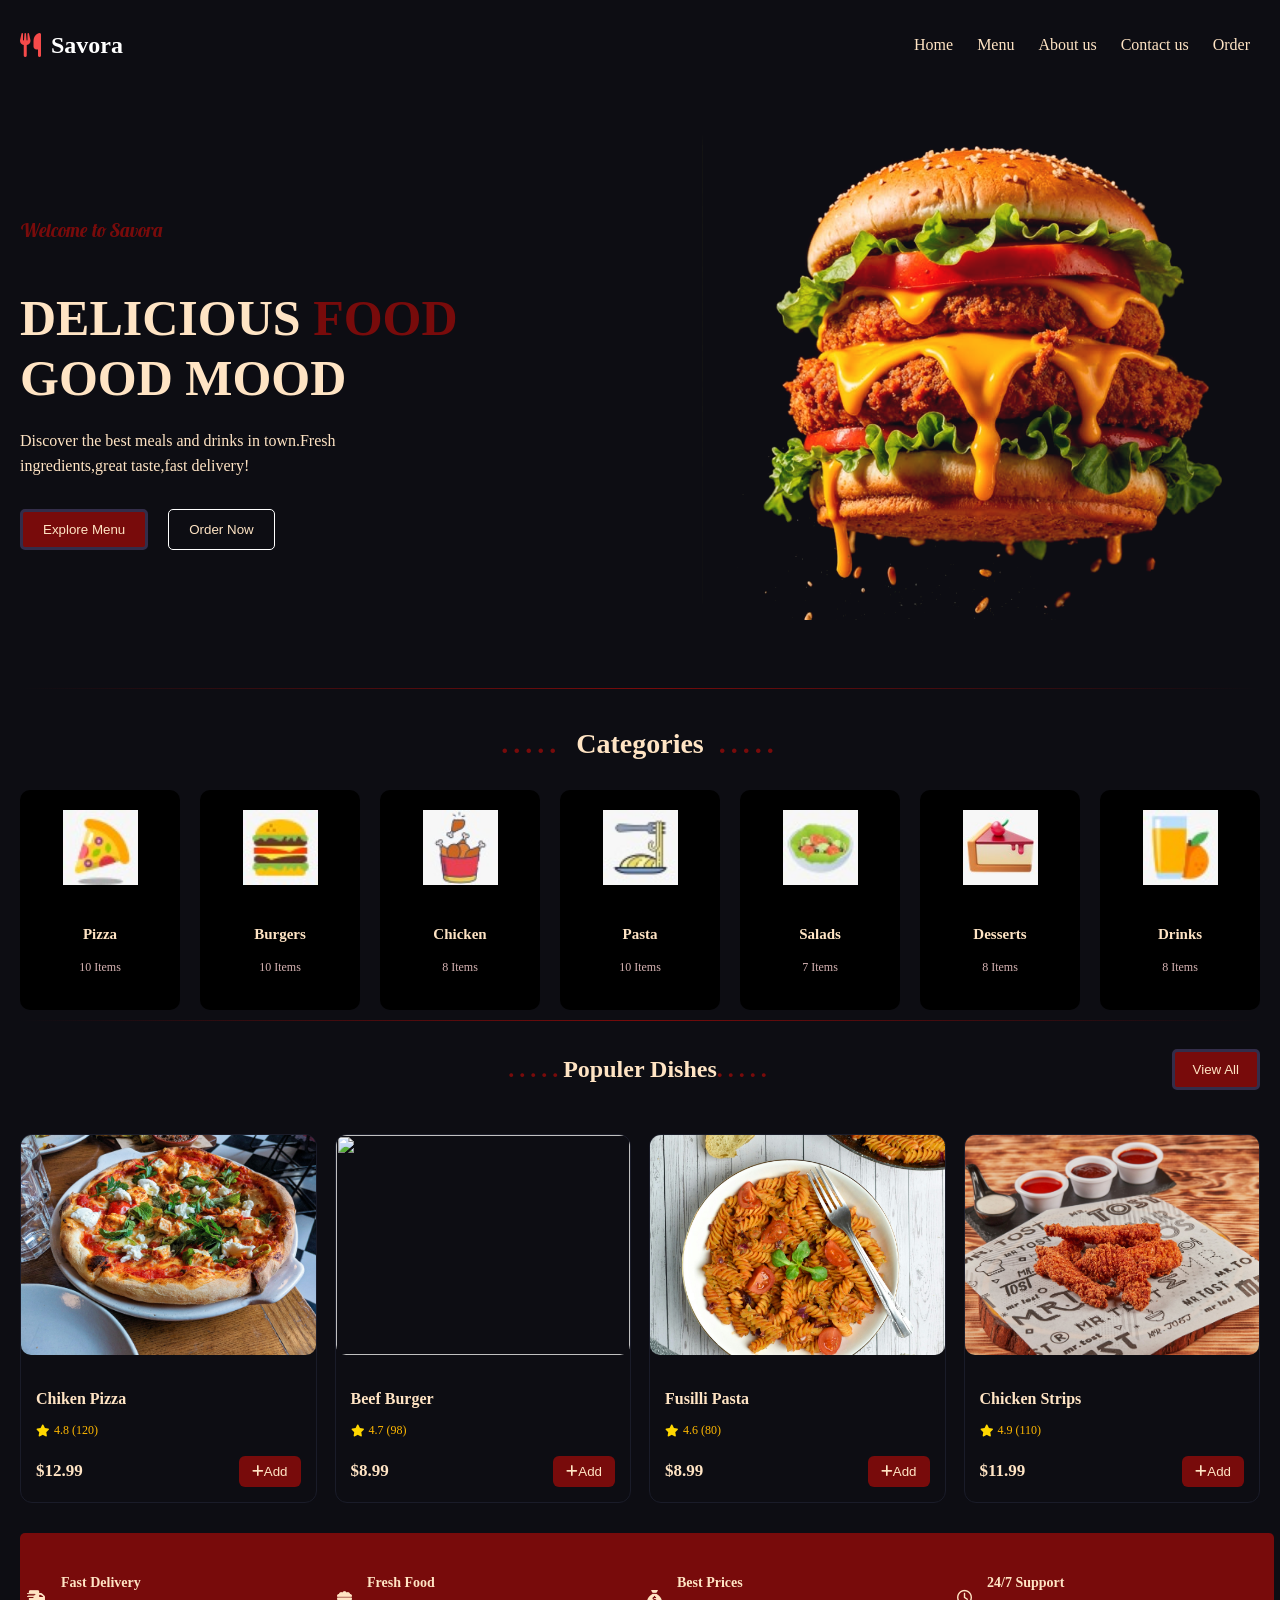
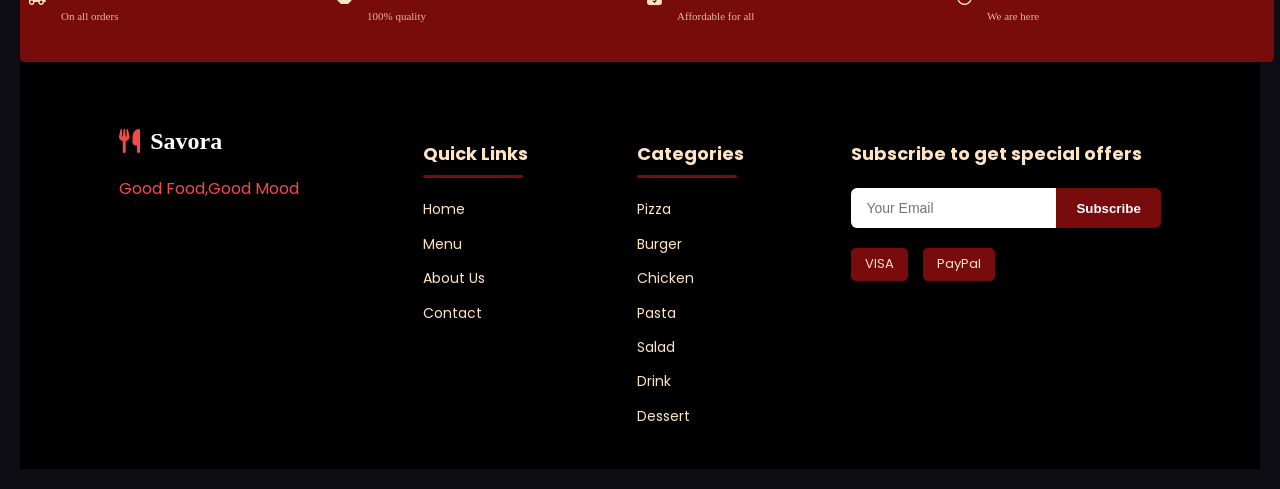
==== commit 07a755f5: "s" ====
--- a/index.html
+++ b/index.html
@@ -14,7 +14,7 @@
     <link rel="stylesheet" href="https://cdnjs.cloudflare.com/ajax/libs/font-awesome/6.4.0/css/all.min.css">
     <link href="https://fonts.googleapis.com/css2?family=Poppins:wght@300;400;500;600;700&display=swap" rel="stylesheet">    
     <link rel="stylesheet" href="index.css">
-    <link rel="icon" href="images/burgers/photo-of-home.jpg">
+    <link rel="icon" href="Images/burgers/photo-of-home.jpg">
 </head>
 
 <body>
@@ -28,7 +28,7 @@
                 <li><a href="menu.html">Menu</a></li>
                 <li><a href="about-us.html">About us</a></li>
                 <li><a href="contact-us.html">Contact us</a></li>
-                <li><a href="order.html" class="active">Order</a></li>
+                <li><a href="order.html" >Order</a></li>
             </ul>
         </nav>
     </header>
@@ -43,7 +43,7 @@
             </div>
         </div>
         <div class="hero-image">
-            <img src="images/burgers/photo-of-home.jpg" alt="Burger">
+            <img src="Images/burgers/photo-of-home.jpg" alt="Burger">
         </div>
     </section>
     <div class="fade-line"></div>
@@ -53,7 +53,7 @@
         </div>
         <div class="categories">
             <div class="cat-card">
-                <img src="Images/pizza/bruschetta-cheese-pizza.jpeg" alt="Pizza">
+                <img src="Images/icons/pizza.jpeg" alt="Pizza">
                 <h4>Pizza</h4>
                 <p>10 Items</p>
             </div>
@@ -100,7 +100,7 @@
         <div class="cards">
             <div class="dish-card">
                 <div class="dish-img">
-                    <img src="images/pizza/chicken&ricotta-mediterranean-pizza.jpeg" alt="">
+                    <img src="Images/pizza/chicken&ricotta-mediterranean-pizza.jpeg" alt="">
                 </div>
                 <div class="card-info">
                     <h3>Chiken Pizza</h3>
@@ -113,7 +113,7 @@
             </div>
             <div class="dish-card">
                 <div class="dish-img">
-                    <img src="images/burgers/double-beef-burger.jpeg" alt="">
+                    <img src="IImages/burgers/double-beef-burger.jpeg" alt="">
                 </div>
                 <div class="card-info">
                     <h3>Beef Burger</h3>
@@ -126,7 +126,7 @@
             </div>
              <div class="dish-card">
                 <div class="dish-img">
-                    <img src="images/pasta/fusilli-tomato-pasta.jpeg" alt="">
+                    <img src="Images/pasta/fusilli-tomato-pasta.jpeg" alt="">
                 </div>
                 <div class="card-info">
                     <h3>Fusilli Pasta</h3>
@@ -139,7 +139,7 @@
             </div>
              <div class="dish-card">
                 <div class="dish-img">
-                    <img src="images/chickens/chicken-strips.jpeg" alt="">
+                    <img src="Images/chickens/chicken-strips.jpeg" alt="">
                 </div>
                 <div class="card-info">
                     <h3>Chicken Strips</h3>
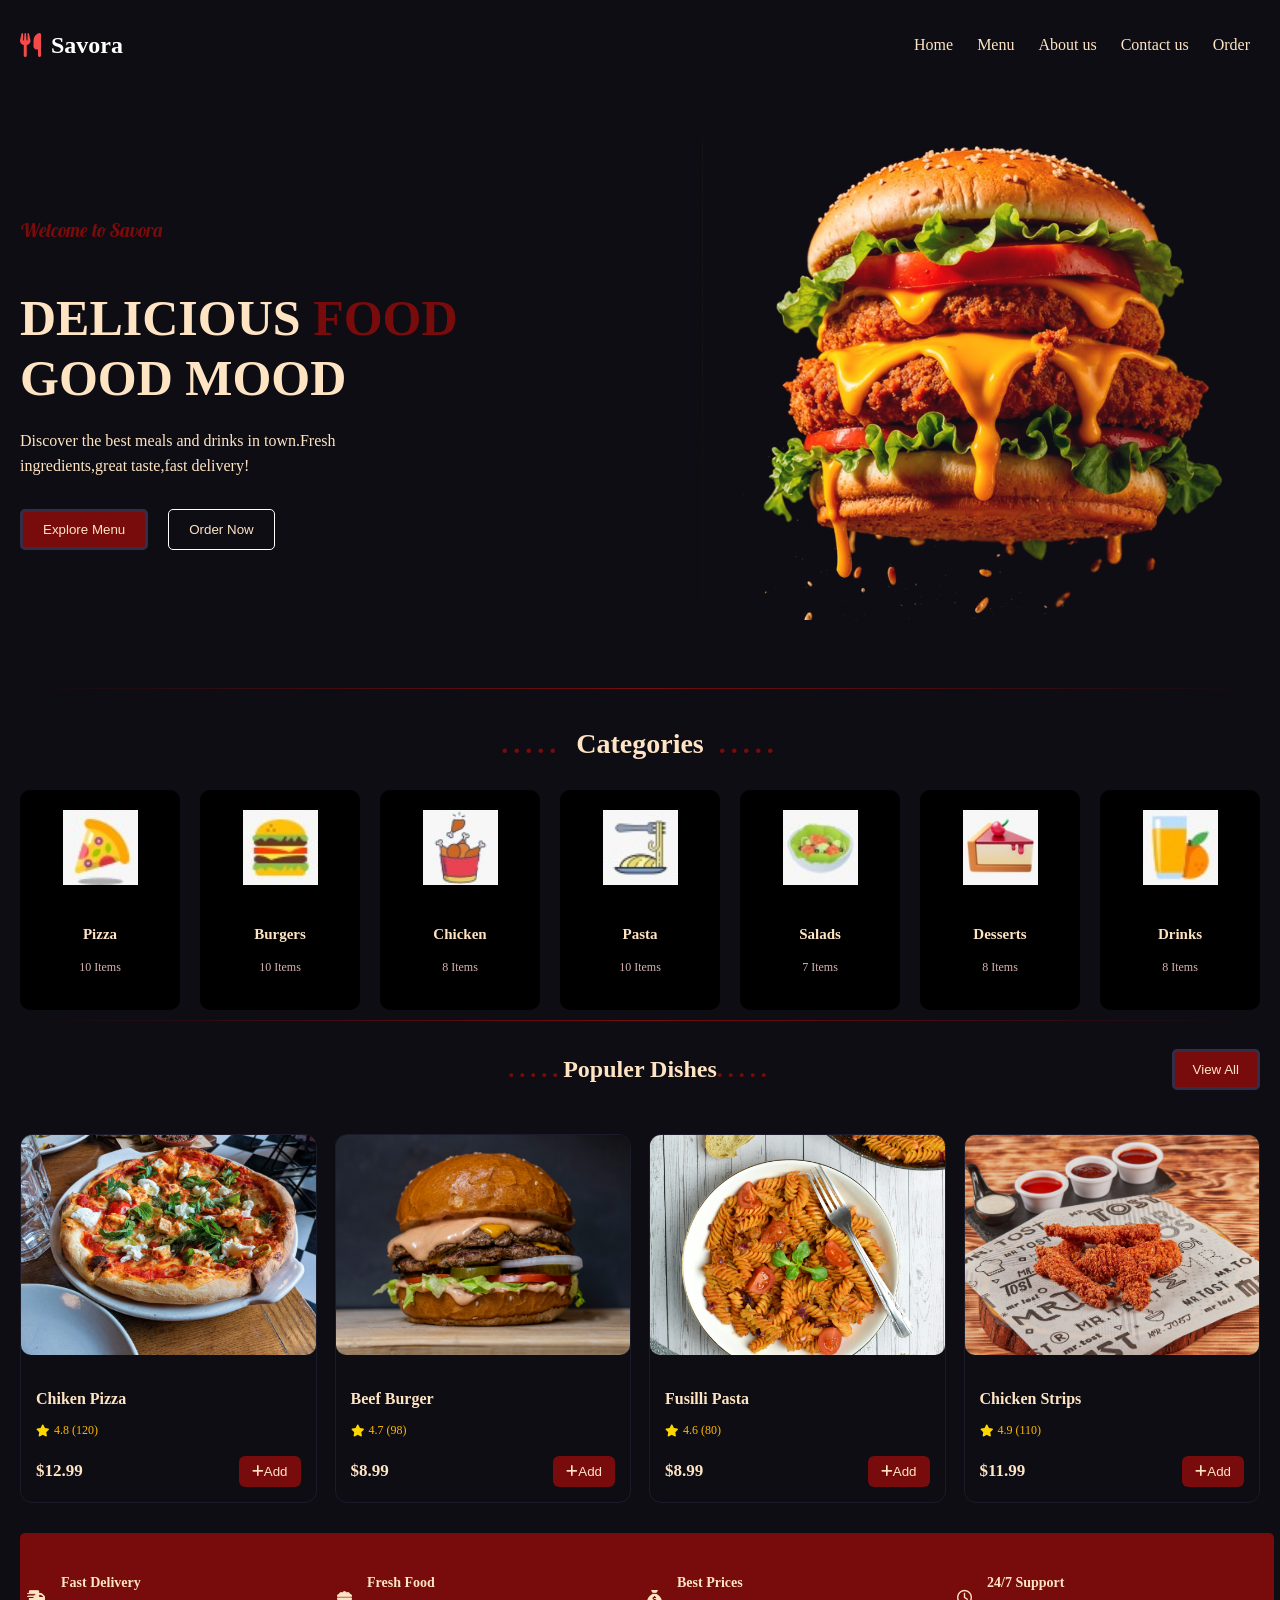
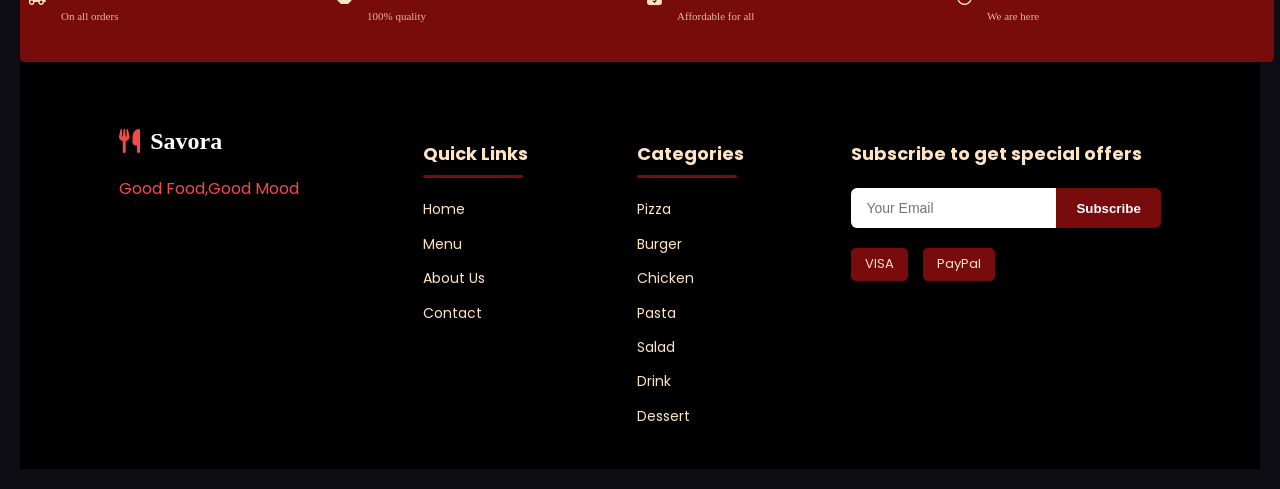
==== commit 44b94182: "s" ====
--- a/index.html
+++ b/index.html
@@ -113,7 +113,7 @@
             </div>
             <div class="dish-card">
                 <div class="dish-img">
-                    <img src="IImages/burgers/double-beef-burger.jpeg" alt="">
+                    <img src="Images/burgers/double-beef-burger.jpeg" alt="">
                 </div>
                 <div class="card-info">
                     <h3>Beef Burger</h3>
